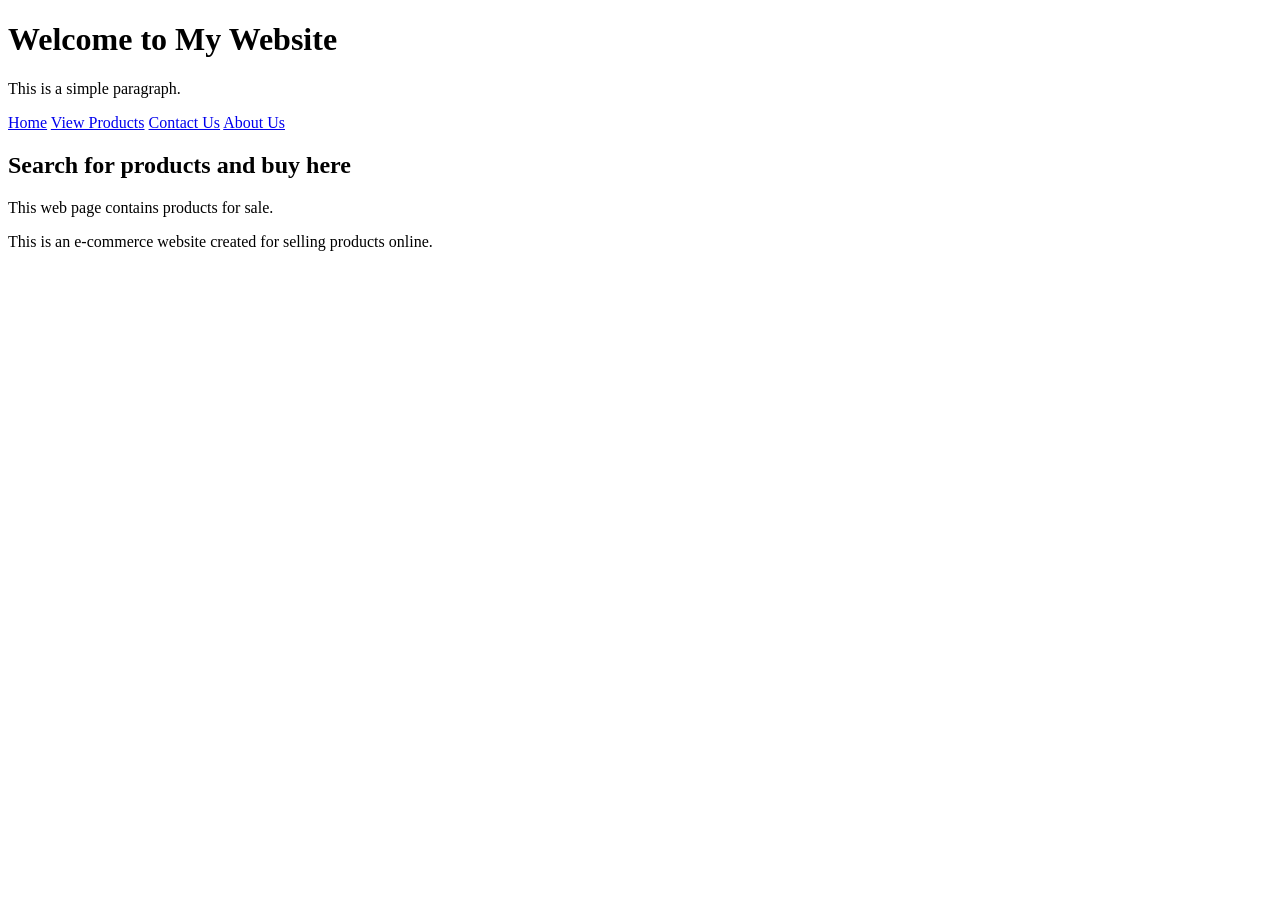
==== index.html @ 9ace167b "fuck you" ====
<!DOCTYPE html>
<html lang="en">
    <head>
        <meta charset="UTF-8">
        <meta name="viewport" content="width=device-width, initial-scale=1.0">
        <title>My Website - Home</title>
    </head>
    <body>
        <header>
            <h1>Welcome to My Website</h1>
            <p>This is a simple paragraph.</p>
        </header>

        <nav>
            <a href="index.html">Home</a>
            <a href="products.html">View Products</a>
            <a href="contact.html">Contact Us</a>
            <a href="about.html">About Us</a>
        </nav>

        <main>
            <section>
                <h2>Search for products and buy here</h2>
                <p>This web page contains products for sale.</p>
            </section>
            
            <section>
                <p>This is an e-commerce website created for selling products online.</p>
            </section>
        </main>
    </body>
</html>
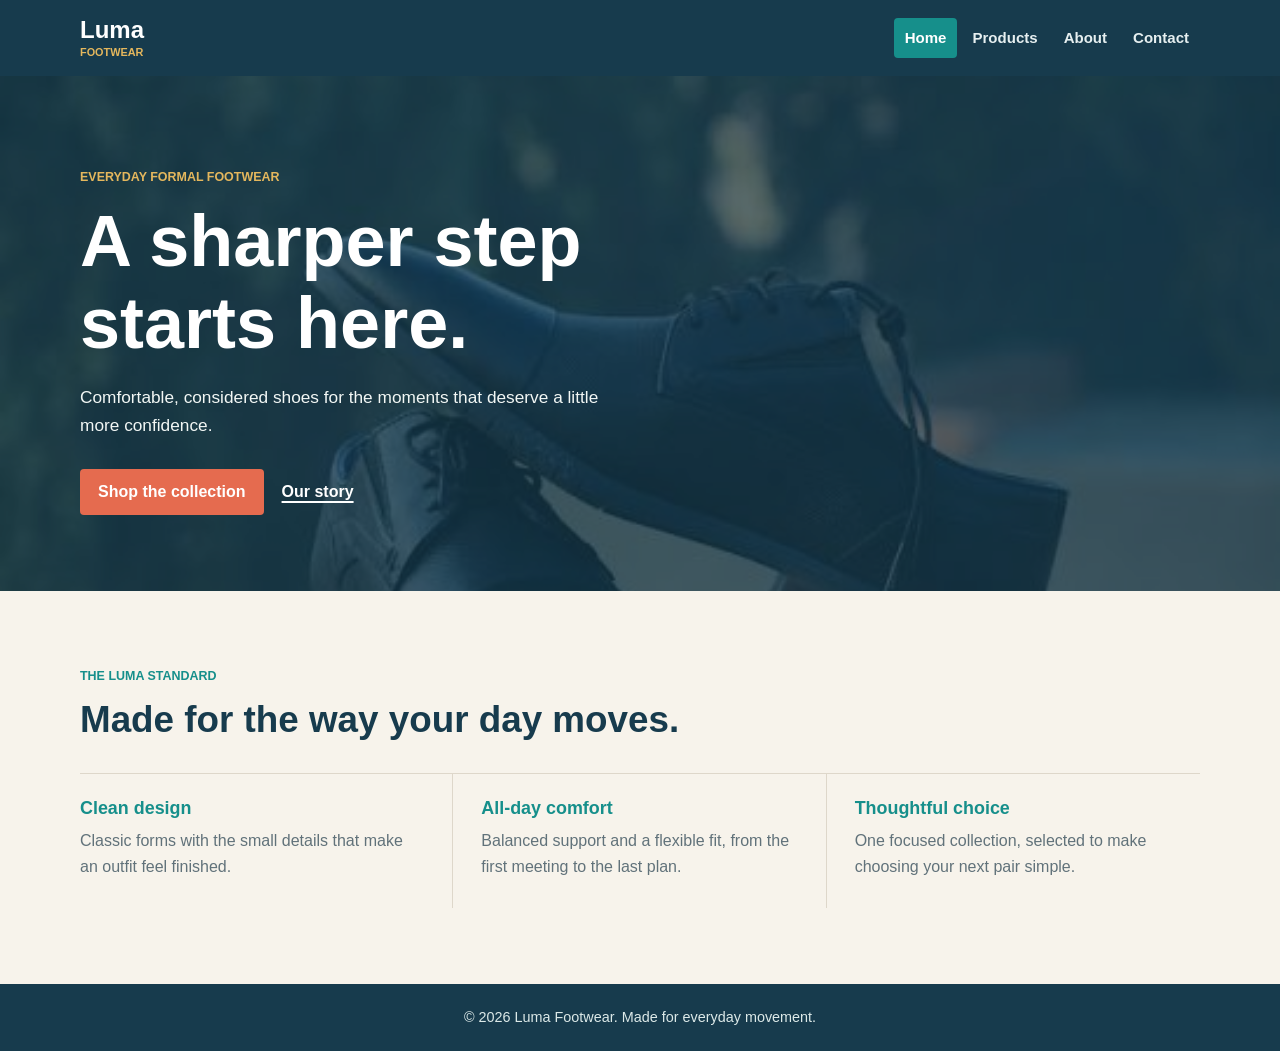
==== commit 2d2817b1: "all changes" ====
--- a/index.html
+++ b/index.html
@@ -1,32 +1,61 @@
 <!DOCTYPE html>
 <html lang="en">
-    <head>
-        <meta charset="UTF-8">
-        <meta name="viewport" content="width=device-width, initial-scale=1.0">
-        <title>My Website - Home</title>
-    </head>
-    <body>
-        <header>
-            <h1>Welcome to My Website</h1>
-            <p>This is a simple paragraph.</p>
-        </header>
+<head>
+    <meta charset="UTF-8">
+    <meta name="viewport" content="width=device-width, initial-scale=1.0">
+    <title>Luma Footwear | Home</title>
+    <link rel="stylesheet" href="css/style.css">
+</head>
+<body class="home-page">
+    <header class="site-header">
+        <div class="site-header__inner">
+            <a class="brand" href="index.html" aria-label="Luma Footwear home">Luma<span>Footwear</span></a>
+            <nav class="site-nav" aria-label="Primary navigation">
+                <a class="is-active" href="index.html" aria-current="page">Home</a>
+                <a href="products.html">Products</a>
+                <a href="about.html">About</a>
+                <a href="contact.html">Contact</a>
+            </nav>
+        </div>
+    </header>
 
-        <nav>
-            <a href="index.html">Home</a>
-            <a href="products.html">View Products</a>
-            <a href="contact.html">Contact Us</a>
-            <a href="about.html">About Us</a>
-        </nav>
+    <main>
+        <section class="hero" aria-labelledby="hero-title">
+            <div class="hero__content">
+                <p class="eyebrow">Everyday formal footwear</p>
+                <h1 id="hero-title">A sharper step starts here.</h1>
+                <p class="hero__text">Comfortable, considered shoes for the moments that deserve a little more confidence.</p>
+                <div class="action-row">
+                    <a class="button button--coral" href="products.html">Shop the collection</a>
+                    <a class="text-link" href="about.html">Our story</a>
+                </div>
+            </div>
+        </section>
 
-        <main>
-            <section>
-                <h2>Search for products and buy here</h2>
-                <p>This web page contains products for sale.</p>
-            </section>
-            
-            <section>
-                <p>This is an e-commerce website created for selling products online.</p>
-            </section>
-        </main>
-    </body>
-</html>+        <section class="value-band" aria-label="Why choose Luma">
+            <div class="section-heading">
+                <p class="eyebrow">The Luma standard</p>
+                <h2>Made for the way your day moves.</h2>
+            </div>
+            <div class="value-grid">
+                <article class="value-item">
+                    <h3>Clean design</h3>
+                    <p>Classic forms with the small details that make an outfit feel finished.</p>
+                </article>
+                <article class="value-item">
+                    <h3>All-day comfort</h3>
+                    <p>Balanced support and a flexible fit, from the first meeting to the last plan.</p>
+                </article>
+                <article class="value-item">
+                    <h3>Thoughtful choice</h3>
+                    <p>One focused collection, selected to make choosing your next pair simple.</p>
+                </article>
+            </div>
+        </section>
+    </main>
+
+    <footer class="site-footer">
+        <p>&copy; 2026 Luma Footwear. Made for everyday movement.</p>
+    </footer>
+</body>
+</html>
--- a/css/style.css
+++ b/css/style.css
@@ -0,0 +1,622 @@
+:root {
+    --ink: #173b4d;
+    --ink-soft: #315b6a;
+    --teal: #168f8b;
+    --coral: #e56b4f;
+    --coral-dark: #c95239;
+    --gold: #e4b75d;
+    --canvas: #f7f3eb;
+    --surface: #fffdfa;
+    --line: #ded7ca;
+    --muted: #61727a;
+    --white: #ffffff;
+}
+
+* {
+    box-sizing: border-box;
+}
+
+html {
+    scroll-behavior: smooth;
+}
+
+body {
+    min-height: 100vh;
+    margin: 0;
+    display: flex;
+    flex-direction: column;
+    background: var(--canvas);
+    color: var(--ink);
+    font-family: Arial, Helvetica, sans-serif;
+    line-height: 1.6;
+}
+
+img {
+    display: block;
+    max-width: 100%;
+}
+
+a {
+    color: inherit;
+}
+
+.site-header {
+    background: var(--ink);
+    color: var(--white);
+}
+
+.site-header__inner {
+    width: min(1120px, calc(100% - 40px));
+    min-height: 76px;
+    margin: 0 auto;
+    display: flex;
+    align-items: center;
+    justify-content: space-between;
+    gap: 24px;
+}
+
+.brand {
+    color: var(--white);
+    font-size: 1.5rem;
+    font-weight: 800;
+    letter-spacing: 0;
+    line-height: 1;
+    text-decoration: none;
+}
+
+.brand span {
+    display: block;
+    margin-top: 5px;
+    color: var(--gold);
+    font-size: 0.68rem;
+    font-weight: 700;
+    letter-spacing: 0;
+    text-transform: uppercase;
+}
+
+.site-nav {
+    display: flex;
+    flex-wrap: wrap;
+    justify-content: flex-end;
+    gap: 4px;
+}
+
+.site-nav a {
+    border-radius: 4px;
+    color: #e6eff0;
+    font-size: 0.94rem;
+    font-weight: 700;
+    padding: 8px 11px;
+    text-decoration: none;
+    transition: background-color 160ms ease, color 160ms ease;
+}
+
+.site-nav a:hover,
+.site-nav a:focus-visible,
+.site-nav a.is-active {
+    background: var(--teal);
+    color: var(--white);
+}
+
+.site-nav a:focus-visible,
+.button:focus-visible,
+.text-link:focus-visible,
+input:focus-visible,
+textarea:focus-visible {
+    outline: 3px solid var(--gold);
+    outline-offset: 3px;
+}
+
+main {
+    flex: 1;
+}
+
+.hero {
+    position: relative;
+    min-height: 515px;
+    display: grid;
+    align-items: end;
+    isolation: isolate;
+    background-color: var(--ink);
+    background-image: url("../images/images.jpg");
+    background-position: center;
+    background-repeat: no-repeat;
+    background-size: cover;
+}
+
+.hero::before {
+    position: absolute;
+    z-index: -1;
+    inset: 0;
+    background: rgba(23, 59, 77, 0.72);
+    content: "";
+}
+
+.hero__content {
+    width: min(1120px, calc(100% - 40px));
+    margin: 0 auto;
+    padding: 76px 0;
+    color: var(--white);
+}
+
+.eyebrow {
+    margin: 0 0 12px;
+    color: var(--teal);
+    font-size: 0.78rem;
+    font-weight: 800;
+    letter-spacing: 0;
+    text-transform: uppercase;
+}
+
+.hero .eyebrow {
+    color: var(--gold);
+}
+
+h1,
+h2,
+h3,
+p {
+    margin-top: 0;
+}
+
+h1,
+h2,
+h3 {
+    line-height: 1.14;
+}
+
+h1 {
+    max-width: 650px;
+    margin-bottom: 20px;
+    font-size: 4.5rem;
+    letter-spacing: 0;
+}
+
+h2 {
+    margin-bottom: 14px;
+    font-size: 2.3rem;
+    letter-spacing: 0;
+}
+
+h3 {
+    margin-bottom: 10px;
+    font-size: 1.12rem;
+}
+
+.hero__text {
+    max-width: 540px;
+    margin-bottom: 30px;
+    color: #f2f7f5;
+    font-size: 1.08rem;
+}
+
+.action-row {
+    display: flex;
+    flex-wrap: wrap;
+    align-items: center;
+    gap: 18px;
+}
+
+.button,
+button {
+    border: 0;
+    border-radius: 4px;
+    display: inline-flex;
+    align-items: center;
+    justify-content: center;
+    min-height: 44px;
+    padding: 10px 18px;
+    background: var(--teal);
+    color: var(--white);
+    cursor: pointer;
+    font: inherit;
+    font-weight: 800;
+    text-decoration: none;
+    transition: background-color 160ms ease, transform 160ms ease;
+}
+
+.button:hover,
+button:hover {
+    background: var(--ink-soft);
+    transform: translateY(-1px);
+}
+
+.button--coral {
+    background: var(--coral);
+}
+
+.button--coral:hover {
+    background: var(--coral-dark);
+}
+
+.button--small {
+    min-height: 40px;
+    padding: 8px 14px;
+    font-size: 0.92rem;
+}
+
+.text-link {
+    color: var(--teal);
+    font-weight: 800;
+    text-decoration-thickness: 2px;
+    text-underline-offset: 4px;
+}
+
+.hero .text-link {
+    color: var(--white);
+}
+
+.text-link:hover {
+    color: var(--coral);
+}
+
+.hero .text-link:hover {
+    color: var(--gold);
+}
+
+.value-band,
+.page-main {
+    width: min(1120px, calc(100% - 40px));
+    margin: 0 auto;
+}
+
+.value-band {
+    padding: 76px 0;
+}
+
+.section-heading {
+    max-width: 620px;
+    margin-bottom: 32px;
+}
+
+.section-heading h2 {
+    margin-bottom: 0;
+}
+
+.value-grid {
+    display: grid;
+    grid-template-columns: repeat(3, minmax(0, 1fr));
+    border-top: 1px solid var(--line);
+}
+
+.value-item {
+    padding: 24px 28px 12px 0;
+    border-right: 1px solid var(--line);
+}
+
+.value-item + .value-item {
+    padding-left: 28px;
+}
+
+.value-item:last-child {
+    border-right: 0;
+}
+
+.value-item h3 {
+    color: var(--teal);
+}
+
+.value-item p,
+.page-intro p,
+.story-band__content p,
+.contact-details p,
+.product-card__content > p {
+    color: var(--muted);
+}
+
+.page-main {
+    padding: 72px 0 88px;
+}
+
+.page-intro {
+    max-width: 760px;
+    margin-bottom: 48px;
+}
+
+.page-intro--narrow {
+    max-width: 680px;
+}
+
+.page-intro h1 {
+    color: var(--ink);
+}
+
+.page-intro p:last-child {
+    max-width: 620px;
+    margin-bottom: 0;
+    font-size: 1.08rem;
+}
+
+.product-list {
+    display: grid;
+    grid-template-columns: minmax(0, 520px);
+}
+
+.product-card {
+    overflow: hidden;
+    border: 1px solid var(--line);
+    border-radius: 6px;
+    background: var(--surface);
+    box-shadow: 0 14px 34px rgba(23, 59, 77, 0.1);
+}
+
+.product-card__image {
+    position: relative;
+    aspect-ratio: 4 / 3;
+    overflow: hidden;
+    background: #d7e1de;
+}
+
+.product-card__image img {
+    width: 100%;
+    height: 100%;
+    object-fit: cover;
+    transition: transform 240ms ease;
+}
+
+.product-card:hover .product-card__image img {
+    transform: scale(1.035);
+}
+
+.product-tag {
+    position: absolute;
+    top: 16px;
+    left: 16px;
+    border-radius: 3px;
+    padding: 5px 8px;
+    background: var(--gold);
+    color: var(--ink);
+    font-size: 0.72rem;
+    font-weight: 800;
+    letter-spacing: 0;
+    text-transform: uppercase;
+}
+
+.product-card__content {
+    padding: 24px;
+}
+
+.product-card__label {
+    margin-bottom: 6px;
+    color: var(--teal) !important;
+    font-size: 0.75rem;
+    font-weight: 800;
+    letter-spacing: 0;
+    text-transform: uppercase;
+}
+
+.product-card h2 {
+    margin-bottom: 10px;
+    font-size: 1.65rem;
+}
+
+.product-card__footer {
+    display: flex;
+    align-items: center;
+    justify-content: space-between;
+    gap: 18px;
+    margin-top: 24px;
+}
+
+.price {
+    color: var(--coral-dark);
+    font-size: 1.25rem;
+    font-weight: 800;
+}
+
+.story-band {
+    display: grid;
+    grid-template-columns: minmax(0, 0.9fr) minmax(0, 1.1fr);
+    align-items: stretch;
+    background: var(--surface);
+    border-top: 4px solid var(--teal);
+}
+
+.story-band__image {
+    min-height: 340px;
+}
+
+.story-band__image img {
+    width: 100%;
+    height: 100%;
+    object-fit: cover;
+}
+
+.story-band__content {
+    align-self: center;
+    padding: 48px;
+}
+
+.story-band__content .text-link {
+    display: inline-block;
+    margin-top: 8px;
+}
+
+.contact-layout {
+    display: grid;
+    grid-template-columns: minmax(0, 0.75fr) minmax(320px, 1fr);
+    gap: 64px;
+    align-items: start;
+}
+
+.contact-details {
+    padding-top: 20px;
+}
+
+.contact-details h2 {
+    color: var(--teal);
+}
+
+.contact-note {
+    color: var(--ink-soft) !important;
+    font-weight: 700;
+}
+
+.contact-form {
+    padding: 32px;
+    border: 1px solid var(--line);
+    border-top: 4px solid var(--coral);
+    border-radius: 6px;
+    background: var(--surface);
+    box-shadow: 0 14px 34px rgba(23, 59, 77, 0.08);
+}
+
+.form-field {
+    margin-bottom: 18px;
+}
+
+label {
+    display: block;
+    margin-bottom: 6px;
+    color: var(--ink);
+    font-size: 0.93rem;
+    font-weight: 800;
+}
+
+input,
+textarea {
+    width: 100%;
+    border: 1px solid #bfcac7;
+    border-radius: 4px;
+    padding: 11px 12px;
+    background: var(--white);
+    color: var(--ink);
+    font: inherit;
+    transition: border-color 160ms ease, box-shadow 160ms ease;
+}
+
+textarea {
+    min-height: 144px;
+    resize: vertical;
+}
+
+input:hover,
+textarea:hover {
+    border-color: var(--teal);
+}
+
+input:focus,
+textarea:focus {
+    border-color: var(--teal);
+    box-shadow: 0 0 0 3px rgba(22, 143, 139, 0.16);
+    outline: 0;
+}
+
+.site-footer {
+    padding: 22px 20px;
+    background: var(--ink);
+    color: #dce9e8;
+    text-align: center;
+}
+
+.site-footer p {
+    margin: 0;
+    font-size: 0.9rem;
+}
+
+@media (max-width: 760px) {
+    .site-header__inner {
+        min-height: auto;
+        flex-direction: column;
+        align-items: flex-start;
+        gap: 16px;
+        padding: 18px 0;
+    }
+
+    .site-nav {
+        justify-content: flex-start;
+        width: 100%;
+    }
+
+    .hero {
+        min-height: 430px;
+        background-position: 60% center;
+    }
+
+    .hero__content {
+        padding: 48px 0;
+    }
+
+    h1 {
+        font-size: 3.3rem;
+    }
+
+    h2 {
+        font-size: 2rem;
+    }
+
+    .value-grid,
+    .story-band,
+    .contact-layout {
+        grid-template-columns: 1fr;
+    }
+
+    .value-item,
+    .value-item + .value-item {
+        padding: 22px 0;
+        border-right: 0;
+        border-bottom: 1px solid var(--line);
+    }
+
+    .value-item:last-child {
+        border-bottom: 0;
+    }
+
+    .story-band__image {
+        min-height: 260px;
+    }
+
+    .story-band__content {
+        padding: 32px 24px;
+    }
+
+    .contact-layout {
+        gap: 32px;
+    }
+
+    .contact-details {
+        padding-top: 0;
+    }
+}
+
+@media (max-width: 480px) {
+    .site-header__inner,
+    .hero__content,
+    .value-band,
+    .page-main {
+        width: min(calc(100% - 28px), 1120px);
+    }
+
+    .site-nav a {
+        padding: 7px 8px;
+        font-size: 0.86rem;
+    }
+
+    .hero {
+        min-height: 420px;
+    }
+
+    .hero__content {
+        padding: 44px 0;
+    }
+
+    h1 {
+        font-size: 2.35rem;
+    }
+
+    .page-main {
+        padding: 52px 0 64px;
+    }
+
+    .value-band {
+        padding: 56px 0;
+    }
+
+    .contact-form {
+        padding: 24px 18px;
+    }
+
+    .product-card__content {
+        padding: 20px;
+    }
+}
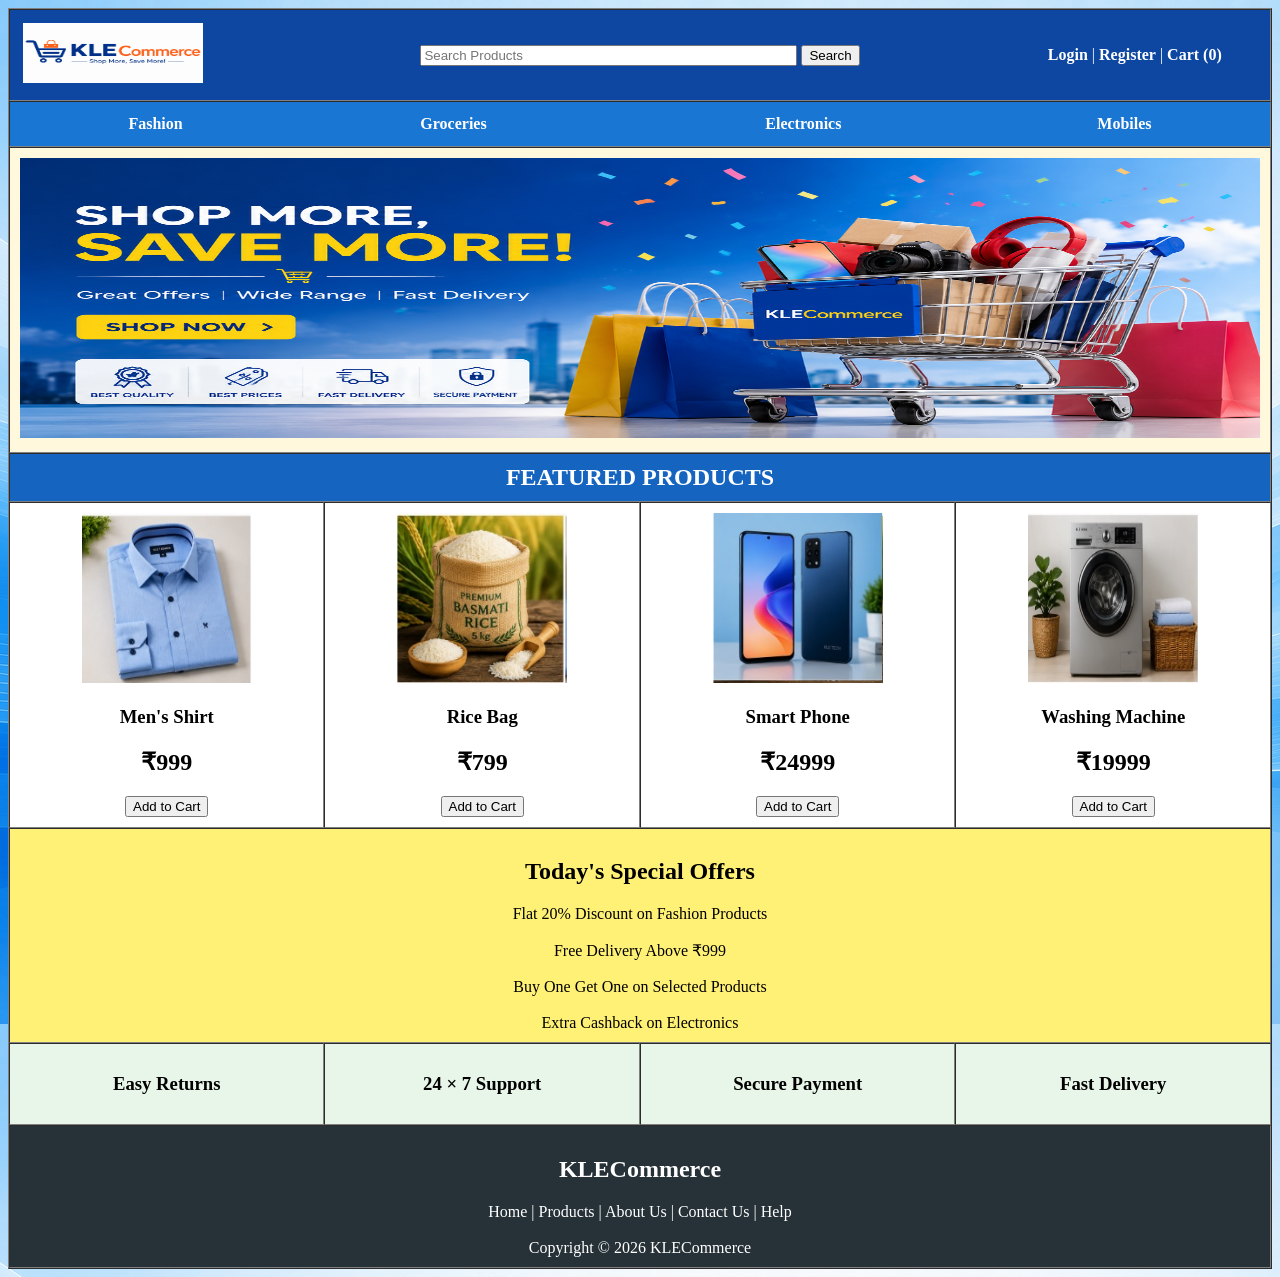
==== commit c402fcb1: "new" ====
--- a/index.html
+++ b/index.html
@@ -1,61 +1,186 @@
 <!DOCTYPE html>
-<html lang="en">
+<html>
+
 <head>
-    <meta charset="UTF-8">
-    <meta name="viewport" content="width=device-width, initial-scale=1.0">
-    <title>Luma Footwear | Home</title>
-    <link rel="stylesheet" href="css/style.css">
+    <title>KLECommerce</title>
 </head>
-<body class="home-page">
-    <header class="site-header">
-        <div class="site-header__inner">
-            <a class="brand" href="index.html" aria-label="Luma Footwear home">Luma<span>Footwear</span></a>
-            <nav class="site-nav" aria-label="Primary navigation">
-                <a class="is-active" href="index.html" aria-current="page">Home</a>
-                <a href="products.html">Products</a>
-                <a href="about.html">About</a>
-                <a href="contact.html">Contact</a>
-            </nav>
-        </div>
-    </header>
 
-    <main>
-        <section class="hero" aria-labelledby="hero-title">
-            <div class="hero__content">
-                <p class="eyebrow">Everyday formal footwear</p>
-                <h1 id="hero-title">A sharper step starts here.</h1>
-                <p class="hero__text">Comfortable, considered shoes for the moments that deserve a little more confidence.</p>
-                <div class="action-row">
-                    <a class="button button--coral" href="products.html">Shop the collection</a>
-                    <a class="text-link" href="about.html">Our story</a>
-                </div>
-            </div>
-        </section>
+<body background="images/background.png">
 
-        <section class="value-band" aria-label="Why choose Luma">
-            <div class="section-heading">
-                <p class="eyebrow">The Luma standard</p>
-                <h2>Made for the way your day moves.</h2>
-            </div>
-            <div class="value-grid">
-                <article class="value-item">
-                    <h3>Clean design</h3>
-                    <p>Classic forms with the small details that make an outfit feel finished.</p>
-                </article>
-                <article class="value-item">
-                    <h3>All-day comfort</h3>
-                    <p>Balanced support and a flexible fit, from the first meeting to the last plan.</p>
-                </article>
-                <article class="value-item">
-                    <h3>Thoughtful choice</h3>
-                    <p>One focused collection, selected to make choosing your next pair simple.</p>
-                </article>
-            </div>
-        </section>
-    </main>
+    <table border="1" width="100%" cellpadding="10" cellspacing="0">
 
-    <footer class="site-footer">
-        <p>&copy; 2026 Luma Footwear. Made for everyday movement.</p>
-    </footer>
+        <!-- Header -->
+        <tr bgcolor="#0D47A1">
+            <td colspan="4">
+
+                <table width="100%">
+                    <tr>
+
+                        <!-- Logo -->
+                        <td width="20%">
+                            <img src="images/logo.png"
+                                 width="180"
+                                 height="60">
+                        </td>
+
+                        <!-- Search -->
+                        <td width="60%" align="center">
+                            <input type="text"
+                                   size="45"
+                                   placeholder="Search Products">
+
+                            <input type="submit"
+                                   value="Search">
+                        </td>
+
+                        <!-- Login -->
+                        <td width="20%" align="center">
+                            <font color="white">
+                                <b>Login</b> |
+                                <b>Register</b> |
+                                <b>Cart (0)</b>
+                            </font>
+                        </td>
+
+                    </tr>
+                </table>
+
+            </td>
+        </tr>
+                <!-- Category Menu -->
+        <tr bgcolor="#1976D2" align="center">
+            <td colspan="4">
+                <table width="100%" border="0">
+                    <tr align="center">
+                        <td><font color="white"><b>Fashion</b></font></td>
+                        <td><font color="white"><b>Groceries</b></font></td>
+                        <td><font color="white"><b>Electronics</b></font></td>
+                        <td><font color="white"><b>Mobiles</b></font></td>
+                    </tr>
+                </table>
+            </td>
+        </tr>
+
+        <!-- Banner -->
+        <tr>
+            <td colspan="4" align="center" bgcolor="#FFF8DC">
+                <img src="images/banner.png"
+                     width="100%"
+                     height="280">
+            </td>
+        </tr>
+
+        <!-- Featured Products -->
+        <tr bgcolor="#1565C0">
+            <td colspan="4" align="center">
+                <font color="white" size="5">
+                    <b>FEATURED PRODUCTS</b>
+                </font>
+            </td>
+        </tr>
+
+        <!-- Products -->
+        <tr bgcolor="#FFFFFF">
+
+            <td align="center">
+                <img src="images/shirt.jpg"
+                     width="170"
+                     height="170">
+                <h3>Men's Shirt</h3>
+                <h2>₹999</h2>
+                <input type="button" value="Add to Cart">
+            </td>
+
+            <td align="center">
+                <img src="images/rice.jpg"
+                     width="170"
+                     height="170">
+                <h3>Rice Bag</h3>
+                <h2>₹799</h2>
+                <input type="button" value="Add to Cart">
+            </td>
+
+            <td align="center">
+                <img src="images/mobile.jpg"
+                     width="170"
+                     height="170">
+                <h3>Smart Phone</h3>
+                <h2>₹24999</h2>
+                <input type="button" value="Add to Cart">
+            </td>
+
+            <td align="center">
+                <img src="images/washing.jpg"
+                     width="170"
+                     height="170">
+                <h3>Washing Machine</h3>
+                <h2>₹19999</h2>
+                <input type="button" value="Add to Cart">
+            </td>
+
+        </tr>
+
+        <!-- Offers -->
+        <tr bgcolor="#FFF176">
+            <td colspan="4" align="center">
+                <h2>Today's Special Offers</h2>
+
+                Flat 20% Discount on Fashion Products
+                <br><br>
+
+                Free Delivery Above ₹999
+                <br><br>
+
+                Buy One Get One on Selected Products
+                <br><br>
+
+                Extra Cashback on Electronics
+            </td>
+        </tr>
+
+        <!-- Customer Services -->
+        <tr bgcolor="#E8F5E9">
+
+            <td align="center">
+                <h3>Easy Returns</h3>
+            </td>
+
+            <td align="center">
+                <h3>24 × 7 Support</h3>
+            </td>
+
+            <td align="center">
+                <h3>Secure Payment</h3>
+            </td>
+
+            <td align="center">
+                <h3>Fast Delivery</h3>
+            </td>
+
+        </tr>
+
+        <!-- Footer -->
+        <tr bgcolor="#263238">
+            <td colspan="4" align="center">
+                <font color="white">
+
+                    <h2>KLECommerce</h2>
+
+                    Home |
+                    Products |
+                    About Us |
+                    Contact Us |
+                    Help
+
+                    <br><br>
+
+                    Copyright © 2026 KLECommerce
+
+                </font>
+            </td>
+        </tr>
+
+    </table>
+
 </body>
-</html>
+</html>
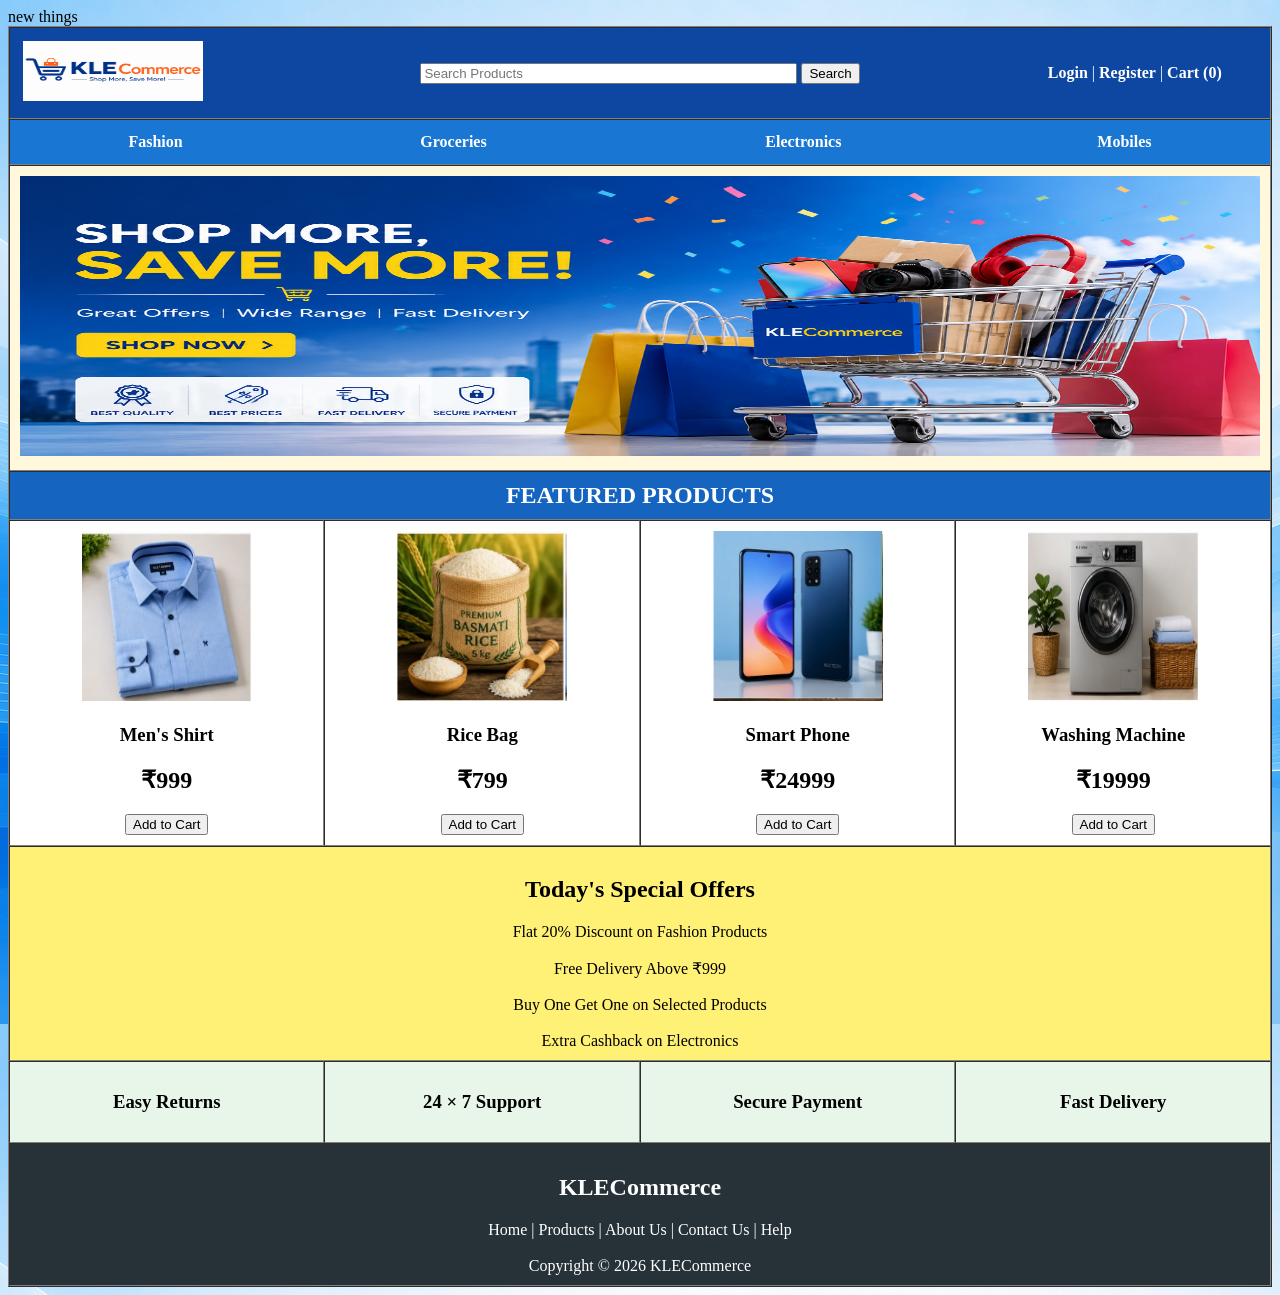
==== commit 2075aedb: "somes chnages Added a new line in the head section." ====
--- a/index.html
+++ b/index.html
@@ -3,6 +3,8 @@
 
 <head>
     <title>KLECommerce</title>
+    new things
+
 </head>
 
 <body background="images/background.png">
@@ -183,4 +185,4 @@
     </table>
 
 </body>
-</html>+</html>
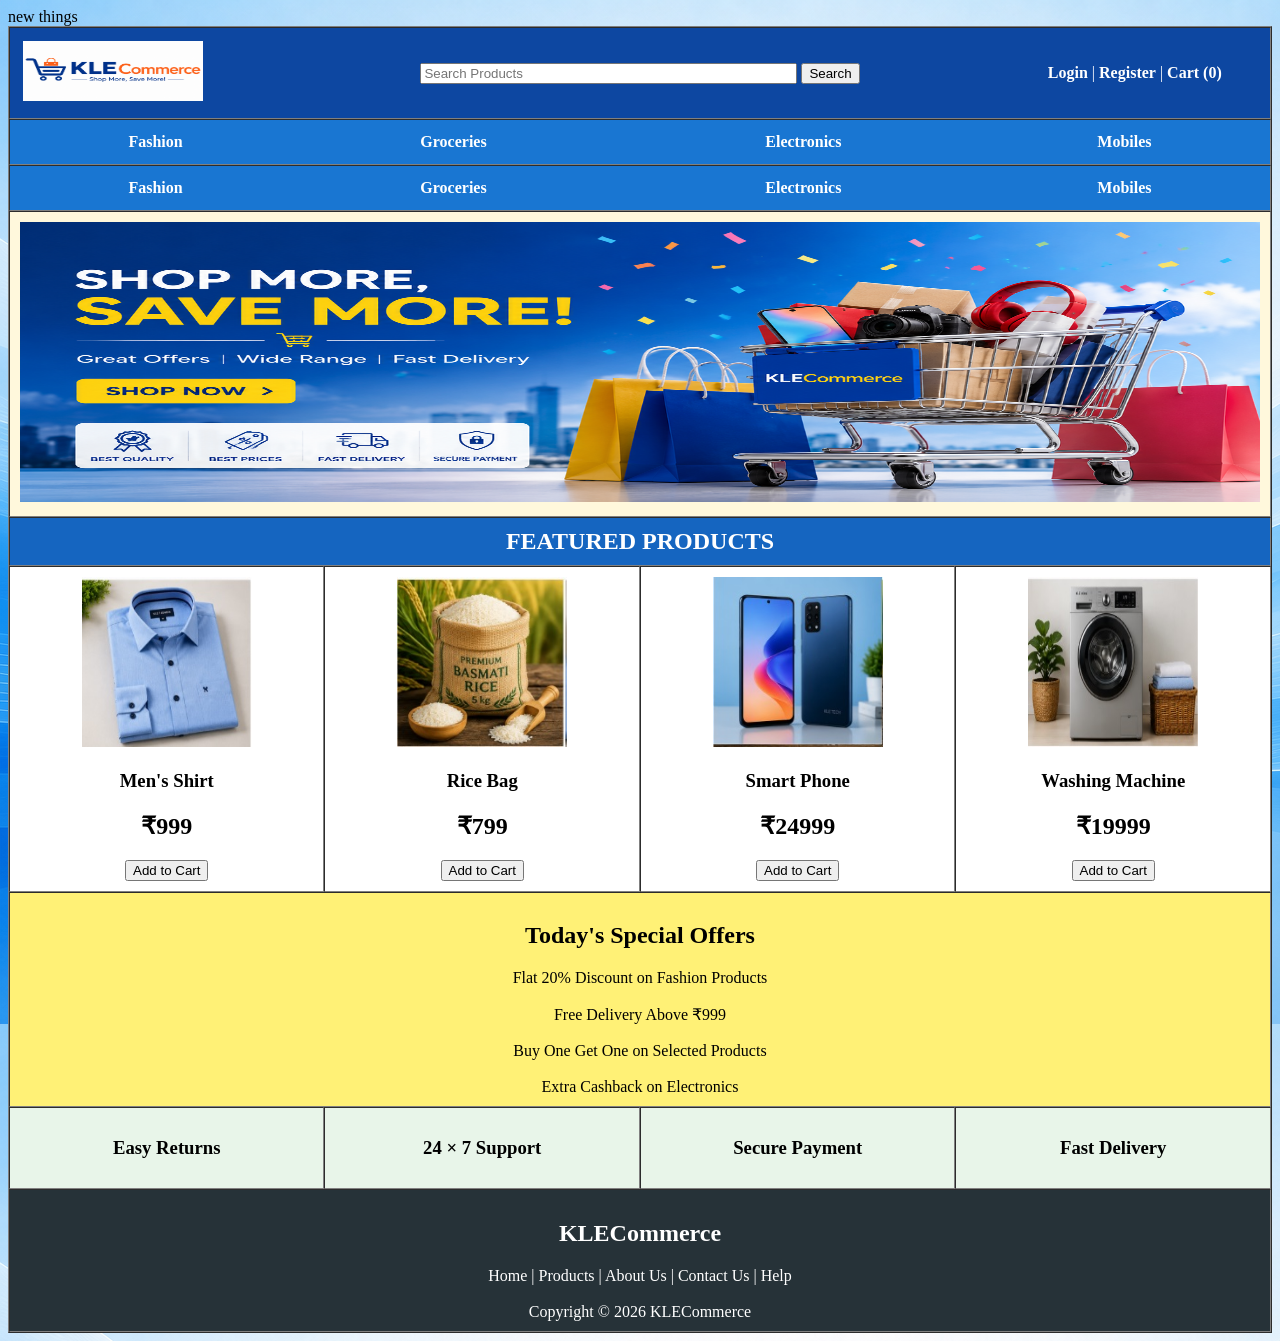
==== commit 874c8063: "Add product categories section in index.htmlddddd Added a new row for product categories with a head" ====
--- a/index.html
+++ b/index.html
@@ -63,6 +63,18 @@
             </td>
         </tr>
 
+         <tr bgcolor="#1976D2" align="center">
+            <td colspan="4">
+                <table width="100%" border="0">
+                    <tr align="center">
+                        <td><font color="white"><b>Fashion</b></font></td>
+                        <td><font color="white"><b>Groceries</b></font></td>
+                        <td><font color="white"><b>Electronics</b></font></td>
+                        <td><font color="white"><b>Mobiles</b></font></td>
+                    </tr>
+                </table>
+            </td>
+        </tr>
         <!-- Banner -->
         <tr>
             <td colspan="4" align="center" bgcolor="#FFF8DC">
@@ -71,6 +83,7 @@
                      height="280">
             </td>
         </tr>
+        
 
         <!-- Featured Products -->
         <tr bgcolor="#1565C0">
